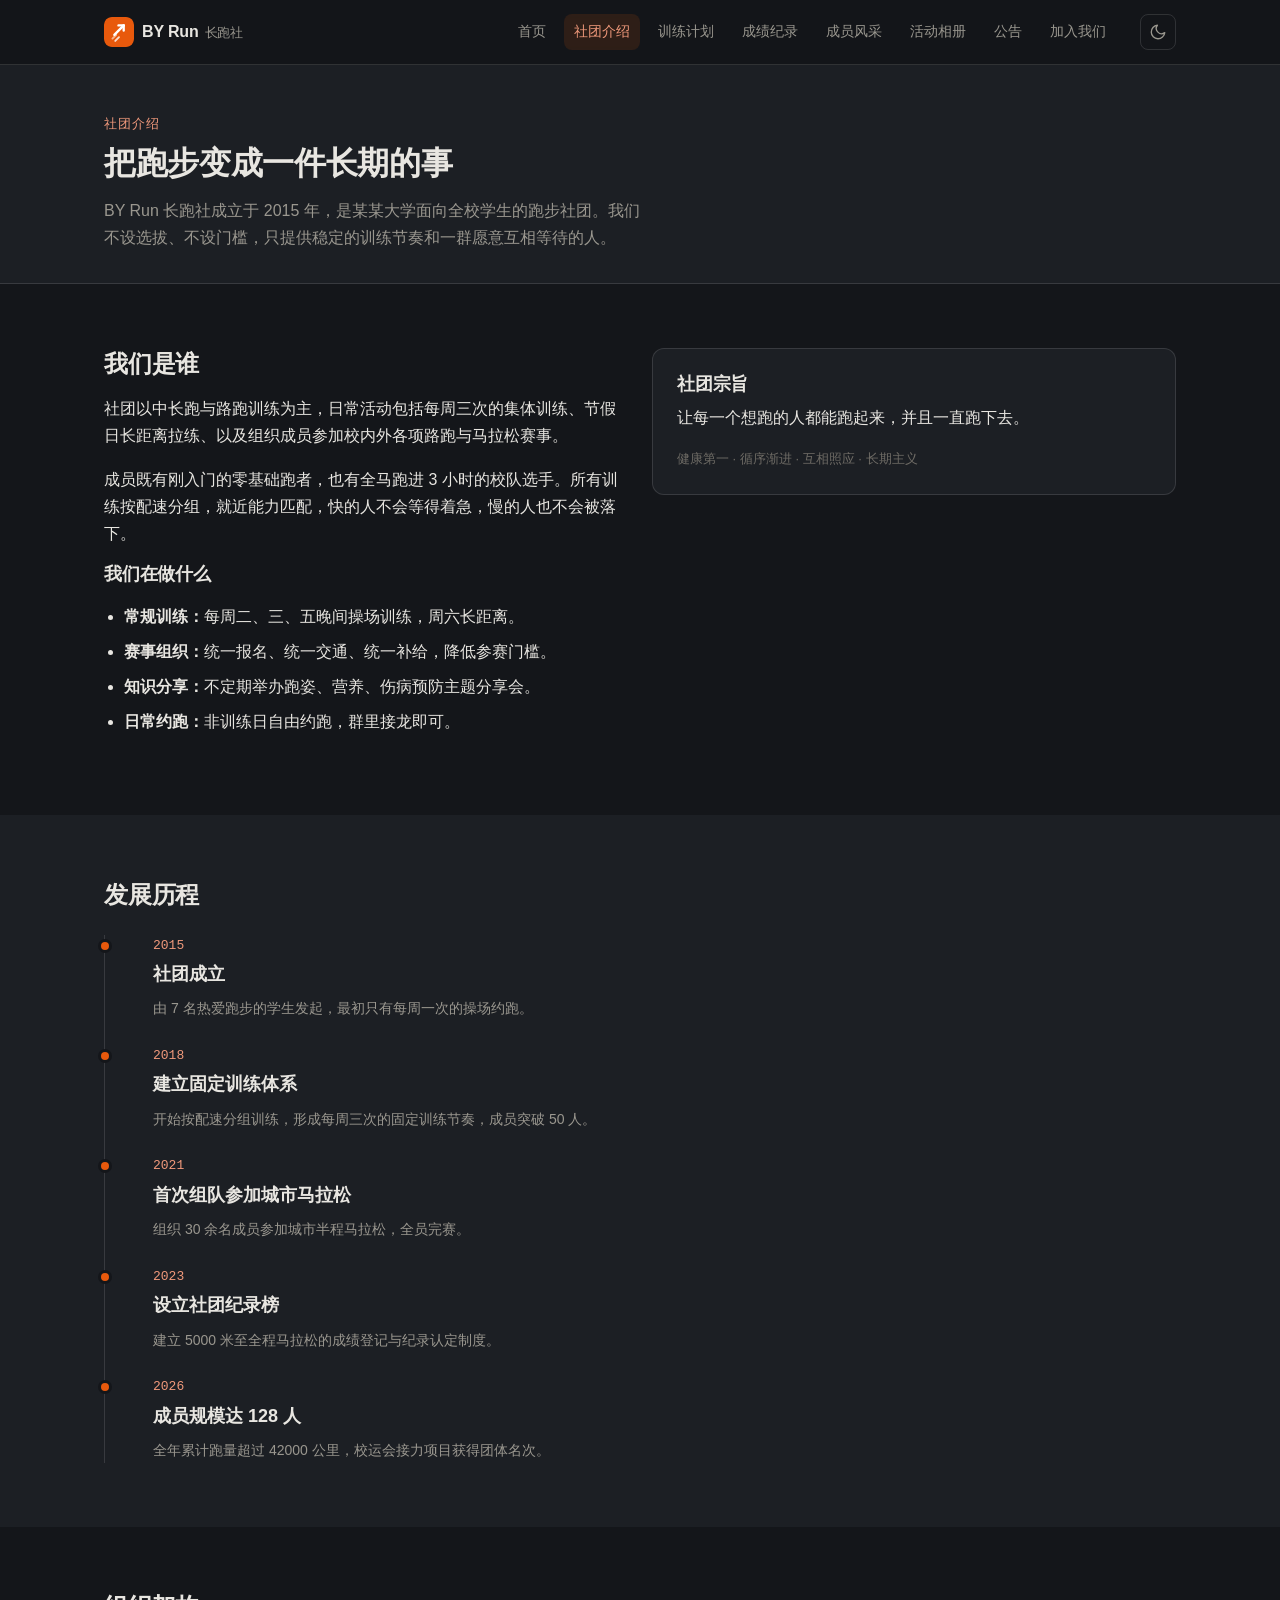
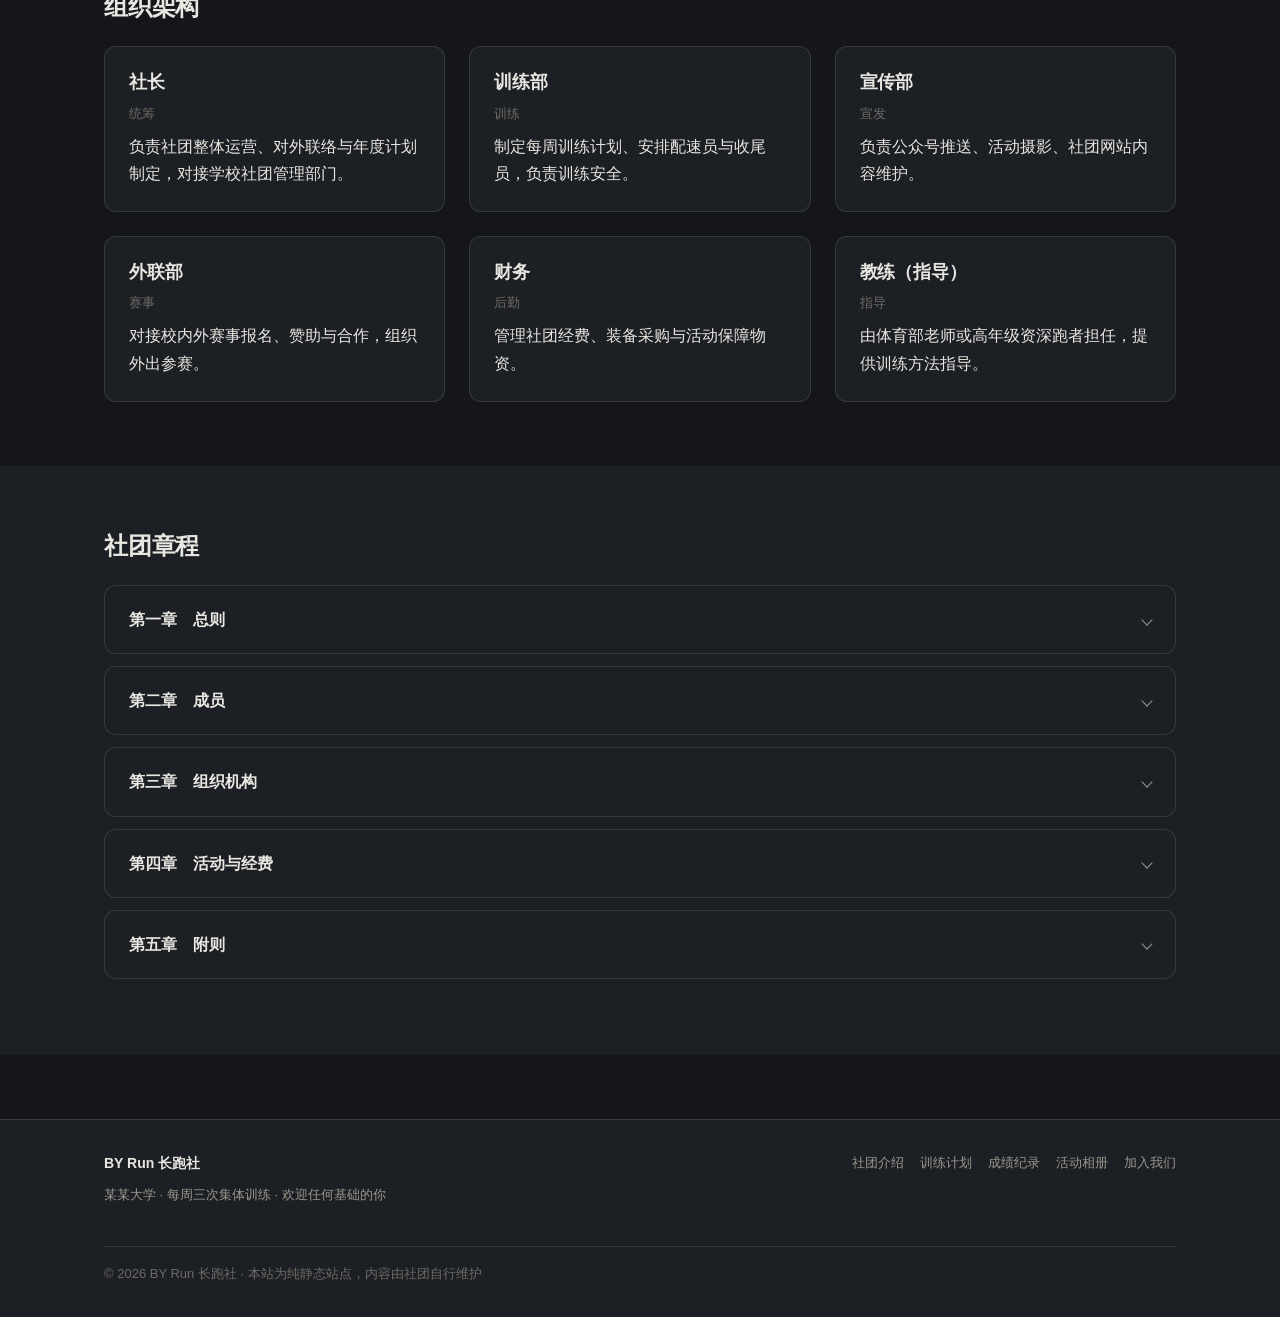
==== about.html @ dfab559b "Add files via upload" ====
<!DOCTYPE html>
<html lang="zh-CN" data-theme="dark">
<head>
<meta charset="utf-8">
<meta name="viewport" content="width=device-width, initial-scale=1">
<title>社团介绍 · BY Run 长跑社</title>
<meta name="description" content="BY Run 长跑社简介、发展历程、组织架构与社团章程。">
<meta name="theme-color" content="#14161A">
<script>(function(){try{var t=localStorage.getItem('byrun-theme');if(t==='light'||t==='dark'){document.documentElement.setAttribute('data-theme',t);}}catch(e){}document.documentElement.classList.add('js');window.addEventListener('load',function(){setTimeout(function(){if(document.querySelectorAll('.reveal.is-in').length===0){var e=document.querySelectorAll('.reveal');for(var i=0;i<e.length;i++){e[i].classList.add('is-in');}}},800);});})();</script>
<link rel="icon" href="assets/img/logo.svg">
<link rel="stylesheet" href="assets/css/tokens.css">
<link rel="stylesheet" href="assets/css/base.css">
<link rel="stylesheet" href="assets/css/components.css">
<link rel="stylesheet" href="assets/css/pages.css">
</head>
<body>
<a class="skip-link" href="#main">跳到主要内容</a>

<header class="site-header">
  <div class="wrap header-inner">
    <a class="brand" href="index.html">
      <img class="brand-mark" src="assets/img/logo.svg" alt="" width="30" height="30">
      <span class="brand-name">BY Run<small>长跑社</small></span>
    </a>
    <nav class="nav" id="site-nav" aria-label="主导航">
      <ul>
        <li><a href="index.html">首页</a></li>
        <li><a href="about.html">社团介绍</a></li>
        <li><a href="training.html">训练计划</a></li>
        <li><a href="records.html">成绩纪录</a></li>
        <li><a href="members.html">成员风采</a></li>
        <li><a href="gallery.html">活动相册</a></li>
        <li><a href="news.html">公告</a></li>
        <li><a href="join.html">加入我们</a></li>
      </ul>
    </nav>
    <div class="header-actions">
      <button class="icon-btn" id="theme-toggle" type="button" aria-label="切换主题">
        <svg class="i-moon" viewBox="0 0 24 24" fill="none" stroke="currentColor" stroke-width="1.8" stroke-linecap="round" stroke-linejoin="round" aria-hidden="true"><path d="M21 12.8A9 9 0 1 1 11.2 3a7 7 0 0 0 9.8 9.8z"/></svg>
        <svg class="i-sun" viewBox="0 0 24 24" fill="none" stroke="currentColor" stroke-width="1.8" stroke-linecap="round" stroke-linejoin="round" aria-hidden="true"><circle cx="12" cy="12" r="4"/><path d="M12 2v2M12 20v2M4.9 4.9l1.4 1.4M17.7 17.7l1.4 1.4M2 12h2M20 12h2M4.9 19.1l1.4-1.4M17.7 6.3l1.4-1.4"/></svg>
      </button>
      <button class="icon-btn nav-toggle" id="nav-toggle" type="button" aria-expanded="false" aria-controls="site-nav" aria-label="打开菜单">
        <svg viewBox="0 0 24 24" fill="none" stroke="currentColor" stroke-width="1.8" stroke-linecap="round" aria-hidden="true"><path d="M3 6h18M3 12h18M3 18h18"/></svg>
      </button>
    </div>
  </div>
</header>

<main id="main">

  <div class="page-head">
    <div class="wrap">
      <p class="kicker">社团介绍</p>
      <h1>把跑步变成一件长期的事</h1>
      <p class="lead">BY Run 长跑社成立于 2015 年，是某某大学面向全校学生的跑步社团。我们不设选拔、不设门槛，只提供稳定的训练节奏和一群愿意互相等待的人。</p>
    </div>
  </div>

  <section class="section">
    <div class="wrap">
      <div class="grid grid--2 reveal">
        <div>
          <h2>我们是谁</h2>
          <p>社团以中长跑与路跑训练为主，日常活动包括每周三次的集体训练、节假日长距离拉练、以及组织成员参加校内外各项路跑与马拉松赛事。</p>
          <p>成员既有刚入门的零基础跑者，也有全马跑进 3 小时的校队选手。所有训练按配速分组，就近能力匹配，快的人不会等得着急，慢的人也不会被落下。</p>
          <h3>我们在做什么</h3>
          <ul>
            <li><strong>常规训练：</strong>每周二、三、五晚间操场训练，周六长距离。</li>
            <li><strong>赛事组织：</strong>统一报名、统一交通、统一补给，降低参赛门槛。</li>
            <li><strong>知识分享：</strong>不定期举办跑姿、营养、伤病预防主题分享会。</li>
            <li><strong>日常约跑：</strong>非训练日自由约跑，群里接龙即可。</li>
          </ul>
        </div>
        <div>
          <div class="card">
            <h3>社团宗旨</h3>
            <p>让每一个想跑的人都能跑起来，并且一直跑下去。</p>
            <p class="card__meta" style="margin-bottom:0;">健康第一 · 循序渐进 · 互相照应 · 长期主义</p>
          </div>
        </div>
      </div>
    </div>
  </section>

  <section class="section section--alt">
    <div class="wrap">
      <div class="section-head"><h2>发展历程</h2></div>
      <ol class="timeline reveal">
        <li>
          <p class="tl-date">2015</p>
          <p class="tl-title">社团成立</p>
          <p class="tl-desc">由 7 名热爱跑步的学生发起，最初只有每周一次的操场约跑。</p>
        </li>
        <li>
          <p class="tl-date">2018</p>
          <p class="tl-title">建立固定训练体系</p>
          <p class="tl-desc">开始按配速分组训练，形成每周三次的固定训练节奏，成员突破 50 人。</p>
        </li>
        <li>
          <p class="tl-date">2021</p>
          <p class="tl-title">首次组队参加城市马拉松</p>
          <p class="tl-desc">组织 30 余名成员参加城市半程马拉松，全员完赛。</p>
        </li>
        <li>
          <p class="tl-date">2023</p>
          <p class="tl-title">设立社团纪录榜</p>
          <p class="tl-desc">建立 5000 米至全程马拉松的成绩登记与纪录认定制度。</p>
        </li>
        <li>
          <p class="tl-date">2026</p>
          <p class="tl-title">成员规模达 128 人</p>
          <p class="tl-desc">全年累计跑量超过 42000 公里，校运会接力项目获得团体名次。</p>
        </li>
      </ol>
    </div>
  </section>

  <section class="section">
    <div class="wrap">
      <div class="section-head"><h2>组织架构</h2></div>
      <div class="grid grid--3 reveal">
        <div class="card">
          <h3>社长</h3>
          <p class="card__meta">统筹</p>
          <p>负责社团整体运营、对外联络与年度计划制定，对接学校社团管理部门。</p>
        </div>
        <div class="card">
          <h3>训练部</h3>
          <p class="card__meta">训练</p>
          <p>制定每周训练计划、安排配速员与收尾员，负责训练安全。</p>
        </div>
        <div class="card">
          <h3>宣传部</h3>
          <p class="card__meta">宣发</p>
          <p>负责公众号推送、活动摄影、社团网站内容维护。</p>
        </div>
        <div class="card">
          <h3>外联部</h3>
          <p class="card__meta">赛事</p>
          <p>对接校内外赛事报名、赞助与合作，组织外出参赛。</p>
        </div>
        <div class="card">
          <h3>财务</h3>
          <p class="card__meta">后勤</p>
          <p>管理社团经费、装备采购与活动保障物资。</p>
        </div>
        <div class="card">
          <h3>教练（指导）</h3>
          <p class="card__meta">指导</p>
          <p>由体育部老师或高年级资深跑者担任，提供训练方法指导。</p>
        </div>
      </div>
    </div>
  </section>

  <section class="section section--alt">
    <div class="wrap">
      <div class="section-head"><h2>社团章程</h2></div>
      <div class="reveal">
        <details class="acc">
          <summary>第一章　总则</summary>
          <div class="acc-body">
            <p>第一条　本社团名称为「BY Run 长跑社」，隶属某某大学学生社团管理单位。</p>
            <p>第二条　本社团以推广长跑运动、提升学生身体素质、培养长期运动习惯为宗旨。</p>
            <p>第三条　本社团一切活动遵守学校规章制度及国家法律法规。</p>
          </div>
        </details>
        <details class="acc">
          <summary>第二章　成员</summary>
          <div class="acc-body">
            <p>第四条　凡本校在籍学生，承认本章程、自愿参加社团活动者，均可申请加入。</p>
            <p>第五条　成员享有参加社团活动、使用社团公共装备、参与社团事务讨论与表决的权利。</p>
            <p>第六条　成员应遵守训练纪律，如实告知自身健康状况，因个人身体原因导致的意外由本人负责。</p>
            <p>第七条　成员可随时申请退出，退出后仍可参加社团对外公开的约跑活动。</p>
          </div>
        </details>
        <details class="acc">
          <summary>第三章　组织机构</summary>
          <div class="acc-body">
            <p>第八条　社团设社长一名、副社长一名，下设训练部、宣传部、外联部与财务，各部门设负责人一名。</p>
            <p>第九条　负责人由成员大会选举产生，任期一年，可连任。</p>
            <p>第十条　重大事项须经成员大会讨论通过，出席人数超过在册成员半数方为有效。</p>
          </div>
        </details>
        <details class="acc">
          <summary>第四章　活动与经费</summary>
          <div class="acc-body">
            <p>第十一条　社团常规训练每周不少于两次，由训练部统一安排并提前公告。</p>
            <p>第十二条　外出参赛与拉练须提前报备，明确带队人与安全预案。</p>
            <p>第十三条　社团经费来源包括学校拨款、赞助及其他合法收入，由财务登记并定期公示。</p>
          </div>
        </details>
        <details class="acc">
          <summary>第五章　附则</summary>
          <div class="acc-body">
            <p>第十四条　本章程自成员大会通过之日起施行。</p>
            <p>第十五条　本章程解释权归社团负责人会议。</p>
          </div>
        </details>
      </div>
    </div>
  </section>

</main>

<footer class="site-footer">
  <div class="wrap footer-inner">
    <div>
      <p class="footer-brand">BY Run 长跑社</p>
      <p class="footer-note">某某大学 · 每周三次集体训练 · 欢迎任何基础的你</p>
    </div>
    <nav class="footer-nav" aria-label="页脚导航">
      <a href="about.html">社团介绍</a>
      <a href="training.html">训练计划</a>
      <a href="records.html">成绩纪录</a>
      <a href="gallery.html">活动相册</a>
      <a href="join.html">加入我们</a>
    </nav>
    <p class="footer-copy">© <span id="year">2026</span> BY Run 长跑社 · 本站为纯静态站点，内容由社团自行维护</p>
  </div>
</footer>

<script src="assets/js/common.js" defer></script>

</body>
</html>
---- assets/css/tokens.css ----
/* ============================================================
   BY Run 长跑社 — 设计变量（Design Tokens）
   风格：运动活力 · 橙红
   主题：暗色为默认，[data-theme="light"] 覆盖为亮色
   ------------------------------------------------------------
   修改配色只需改这一个文件，全站自动生效。
   ============================================================ */

:root {
  /* ---------- 品牌色 ---------- */
  --brand: #E8590C;          /* 品牌橙红：按钮、强调、图表主色 */
  --brand-soft: #F0997B;     /* 深底上的浅色文字用（保证对比度） */
  --brand-deep: #C2410C;     /* 亮底上的深色文字用 */
  --brand-wash: rgba(232, 89, 12, .12);  /* 极浅的品牌色底 */

  /* ---------- 中性色（暗色，默认） ---------- */
  --bg: #14161A;             /* 页面背景 */
  --surface: #1C1F24;        /* 卡片 / 次级面 */
  --surface-2: #23272E;      /* 更浅一层（悬停、表头） */
  --text: #E8E6E1;           /* 主文字 */
  --text-dim: #9A978F;       /* 次文字 */
  --text-faint: #6E6B65;     /* 辅助 / 提示 */
  --border: rgba(255, 255, 255, .12);
  --border-strong: rgba(255, 255, 255, .26);
  --overlay: rgba(8, 9, 11, .82);   /* 灯箱遮罩 */

  /* ---------- 语义色 ---------- */
  --ok: #5DCAA5;
  --warn: #EF9F27;
  --err: #F09595;

  /* ---------- 字体 ---------- */
  --font: -apple-system, BlinkMacSystemFont, "Segoe UI", "Microsoft YaHei",
          "PingFang SC", "Hiragino Sans GB", "Noto Sans SC", sans-serif;
  --font-num: ui-monospace, "SFMono-Regular", Consolas, "Liberation Mono", monospace;

  --fs-h1: 32px;   /* 页面主标题 */
  --fs-h2: 24px;   /* 区块标题 */
  --fs-h3: 18px;   /* 卡片标题 */
  --fs-body: 16px;
  --fs-sm: 14px;
  --fs-xs: 13px;

  --lh-tight: 1.3;
  --lh-body: 1.7;

  /* ---------- 间距（8px 基准栅格） ---------- */
  --s1: 4px;
  --s2: 8px;
  --s3: 12px;
  --s4: 16px;
  --s5: 24px;
  --s6: 32px;
  --s7: 48px;
  --s8: 64px;

  /* ---------- 形状 ---------- */
  --r-sm: 8px;
  --r-md: 12px;
  --r-lg: 16px;
  --r-pill: 999px;

  /* ---------- 布局 ---------- */
  --container: 1120px;
  --header-h: 64px;

  /* ---------- 动效 ---------- */
  --t-fast: 150ms;
  --t-base: 220ms;
  --ease: cubic-bezier(.2, .6, .3, 1);
}

/* ---------- 亮色主题 ---------- */
[data-theme="light"] {
  --brand: #E8590C;
  --brand-soft: #C2410C;
  --brand-deep: #9A3412;
  --brand-wash: rgba(232, 89, 12, .10);

  --bg: #FFFFFF;
  --surface: #F6F5F3;
  --surface-2: #EFEEEB;
  --text: #1F1E1C;
  --text-dim: #6B6862;
  --text-faint: #8C8880;
  --border: rgba(0, 0, 0, .12);
  --border-strong: rgba(0, 0, 0, .26);
  --overlay: rgba(30, 28, 26, .78);

  --ok: #1D9E75;
  --warn: #BA7517;
  --err: #A32D2D;
}

/* 跟随系统偏好：用户未手动选择时，亮色系统默认走亮色主题 */
@media (prefers-color-scheme: light) {
  :root:not([data-theme]) {
    --brand-soft: #C2410C;
    --brand-deep: #9A3412;
    --brand-wash: rgba(232, 89, 12, .10);
    --bg: #FFFFFF;
    --surface: #F6F5F3;
    --surface-2: #EFEEEB;
    --text: #1F1E1C;
    --text-dim: #6B6862;
    --text-faint: #8C8880;
    --border: rgba(0, 0, 0, .12);
    --border-strong: rgba(0, 0, 0, .26);
    --overlay: rgba(30, 28, 26, .78);
    --ok: #1D9E75;
    --warn: #BA7517;
    --err: #A32D2D;
  }
}
---- assets/css/base.css ----
/* ============================================================
   BY Run 长跑社 — 基础层
   重置、排版、布局容器、主题过渡、无障碍
   ============================================================ */

*,
*::before,
*::after { box-sizing: border-box; }

html { -webkit-text-size-adjust: 100%; scroll-behavior: smooth; }

body {
  margin: 0;
  font-family: var(--font);
  font-size: var(--fs-body);
  line-height: var(--lh-body);
  color: var(--text);
  background: var(--bg);
  -webkit-font-smoothing: antialiased;
}

/* 主题切换过渡：仅颜色相关属性，避免布局抖动 */
body, header, footer, .card, .btn, .tag, table, th, td, .panel {
  transition: background-color var(--t-base) var(--ease),
              border-color var(--t-base) var(--ease),
              color var(--t-base) var(--ease);
}

img { max-width: 100%; display: block; }
a { color: var(--brand-soft); text-decoration: none; }
a:hover { text-decoration: underline; }

h1, h2, h3, h4 {
  margin: 0 0 var(--s4);
  line-height: var(--lh-tight);
  font-weight: 600;
  letter-spacing: -.01em;
}
h1 { font-size: var(--fs-h1); }
h2 { font-size: var(--fs-h2); }
h3 { font-size: var(--fs-h3); }
p  { margin: 0 0 var(--s4); }

ul, ol { margin: 0 0 var(--s4); padding-left: 1.25em; }
li { margin-bottom: var(--s2); }

hr {
  border: 0;
  border-top: 1px solid var(--border);
  margin: var(--s7) 0;
}

/* ---------- 布局 ---------- */
.wrap {
  width: 100%;
  max-width: var(--container);
  margin: 0 auto;
  padding: 0 var(--s5);
}

main { display: block; min-height: 50vh; }

.section { padding: var(--s8) 0; }
.section--tight { padding: var(--s7) 0; }
.section--alt { background: var(--surface); }

.section-head {
  display: flex;
  align-items: baseline;
  justify-content: space-between;
  gap: var(--s4);
  margin-bottom: var(--s5);
  flex-wrap: wrap;
}
.section-head h2 { margin: 0; }
.section-head .more {
  font-size: var(--fs-sm);
  color: var(--text-dim);
}

/* 页头（内页统一） */
.page-head {
  padding: var(--s7) 0 var(--s6);
  border-bottom: 1px solid var(--border);
  background: var(--surface);
}
.page-head .kicker {
  font-size: var(--fs-xs);
  color: var(--brand-soft);
  letter-spacing: .08em;
  margin: 0 0 var(--s2);
}
.page-head h1 { margin-bottom: var(--s3); }
.page-head .lead {
  color: var(--text-dim);
  max-width: 62ch;
  margin: 0;
}

/* ---------- 网格 ---------- */
.grid { display: grid; gap: var(--s5); }
.grid--2 { grid-template-columns: repeat(2, minmax(0, 1fr)); }
.grid--3 { grid-template-columns: repeat(3, minmax(0, 1fr)); }
.grid--4 { grid-template-columns: repeat(4, minmax(0, 1fr)); }

/* ---------- 滚动渐入 ----------
   仅在脚本可用（<html class="js">）时才隐藏待入场元素，
   脚本不可用时内容直接可见，避免白屏。 */
.js .reveal { opacity: 0; transform: translateY(12px); }
.js .reveal.is-in {
  opacity: 1;
  transform: none;
  transition: opacity 400ms var(--ease), transform 400ms var(--ease);
}

/* ---------- 无障碍 ---------- */
.sr-only {
  position: absolute;
  width: 1px; height: 1px;
  padding: 0; margin: -1px;
  overflow: hidden;
  clip: rect(0 0 0 0);
  white-space: nowrap;
  border: 0;
}

:focus-visible {
  outline: 2px solid var(--brand);
  outline-offset: 2px;
  border-radius: var(--r-sm);
}

.skip-link {
  position: absolute;
  left: var(--s4);
  top: -80px;
  z-index: 100;
  background: var(--brand);
  color: #fff;
  padding: var(--s2) var(--s4);
  border-radius: var(--r-sm);
  transition: top var(--t-fast) var(--ease);
}
.skip-link:focus { top: var(--s4); }

@media (prefers-reduced-motion: reduce) {
  html { scroll-behavior: auto; }
  .js .reveal { opacity: 1; transform: none; }
  *, *::before, *::after {
    animation-duration: .001ms !important;
    transition-duration: .001ms !important;
  }
}

/* ---------- 响应式：容器与网格降列 ---------- */
@media (max-width: 1024px) {
  .grid--4 { grid-template-columns: repeat(2, minmax(0, 1fr)); }
  .grid--3 { grid-template-columns: repeat(2, minmax(0, 1fr)); }
}
@media (max-width: 640px) {
  :root { --fs-h1: 26px; --fs-h2: 21px; --fs-h3: 17px; --s8: 40px; --s7: 32px; }
  .wrap { padding: 0 var(--s4); }
  .grid--2, .grid--3, .grid--4 { grid-template-columns: minmax(0, 1fr); }
  .section { padding: var(--s7) 0; }
}

@media print {
  .site-header, .site-footer, .btn, .lightbox { display: none !important; }
  body { background: #fff; color: #000; }
}
---- assets/css/components.css ----
/* ============================================================
   BY Run 长跑社 — 组件层
   导航、按钮、卡片、标签、表格、时间线、统计块、
   折叠面板、相册网格、灯箱、页脚、空状态
   ============================================================ */

/* ============ 顶部导航 ============ */
.site-header {
  position: sticky;
  top: 0;
  z-index: 50;
  background: color-mix(in srgb, var(--bg) 88%, transparent);
  backdrop-filter: saturate(150%) blur(10px);
  border-bottom: 1px solid var(--border);
}
.header-inner {
  display: flex;
  align-items: center;
  gap: var(--s5);
  min-height: var(--header-h);
}

.brand {
  display: inline-flex;
  align-items: center;
  gap: var(--s2);
  color: var(--text);
  font-weight: 600;
  letter-spacing: -.01em;
  flex: none;
}
.brand:hover { text-decoration: none; }
.brand-mark { width: 30px; height: 30px; border-radius: var(--r-sm); flex: none; }
.brand-name { display: inline-flex; align-items: baseline; gap: 6px; }
.brand-name small {
  font-size: var(--fs-xs);
  font-weight: 400;
  color: var(--text-dim);
}

.nav { margin-left: auto; }
.nav ul {
  display: flex;
  align-items: center;
  gap: var(--s2);
  list-style: none;
  margin: 0;
  padding: 0;
}
.nav li { margin: 0; }
.nav a {
  display: block;
  padding: 6px 10px;
  border-radius: var(--r-sm);
  font-size: var(--fs-sm);
  color: var(--text-dim);
  white-space: nowrap;
}
.nav a:hover {
  text-decoration: none;
  color: var(--text);
  background: var(--surface);
}
.nav a[aria-current="page"] {
  color: var(--brand-soft);
  background: var(--brand-wash);
}

.header-actions {
  display: flex;
  align-items: center;
  gap: var(--s2);
  flex: none;
}

.icon-btn {
  display: inline-flex;
  align-items: center;
  justify-content: center;
  width: 36px;
  height: 36px;
  padding: 0;
  border: 1px solid var(--border);
  border-radius: var(--r-sm);
  background: transparent;
  color: var(--text-dim);
  cursor: pointer;
  transition: color var(--t-fast) var(--ease), border-color var(--t-fast) var(--ease);
}
.icon-btn:hover { color: var(--text); border-color: var(--border-strong); }
.icon-btn svg { width: 18px; height: 18px; }

/* 主题图标：暗色下显示太阳，亮色下显示月亮 */
.icon-btn .i-sun { display: none; }
[data-theme="light"] .icon-btn .i-sun { display: block; }
[data-theme="light"] .icon-btn .i-moon { display: none; }

.nav-toggle { display: none; }

@media (max-width: 900px) {
  .nav-toggle { display: inline-flex; }
  .nav {
    position: absolute;
    left: 0;
    right: 0;
    top: 100%;
    margin: 0;
    background: var(--bg);
    border-bottom: 1px solid var(--border);
    padding: var(--s3) var(--s4) var(--s5);
    display: none;
  }
  .nav.is-open { display: block; }
  .nav ul { flex-direction: column; align-items: stretch; gap: 2px; }
  .nav a { padding: 10px 12px; font-size: var(--fs-body); }
  .header-inner { justify-content: space-between; }
}

/* ============ 按钮 ============ */
.btn {
  display: inline-flex;
  align-items: center;
  justify-content: center;
  gap: 6px;
  padding: 10px 18px;
  border-radius: var(--r-sm);
  border: 1px solid transparent;
  font-size: var(--fs-sm);
  font-family: inherit;
  font-weight: 500;
  line-height: 1.4;
  cursor: pointer;
  text-align: center;
  transition: background-color var(--t-fast) var(--ease),
              border-color var(--t-fast) var(--ease),
              color var(--t-fast) var(--ease);
}
.btn:hover { text-decoration: none; }
.btn--primary { background: var(--brand); color: #fff; }
.btn--primary:hover { background: var(--brand-deep); color: #fff; }
.btn--ghost { border-color: var(--border-strong); color: var(--text); }
.btn--ghost:hover { background: var(--surface); }
.btn--sm { padding: 6px 12px; font-size: var(--fs-xs); }
.btn-row { display: flex; flex-wrap: wrap; gap: var(--s3); }

/* ============ 卡片 ============ */
.card {
  background: var(--surface);
  border: 1px solid var(--border);
  border-radius: var(--r-md);
  padding: var(--s5);
}
.card--flush { padding: 0; overflow: hidden; }
.card h3 { margin-bottom: var(--s2); }
.card p:last-child { margin-bottom: 0; }
.card__meta {
  font-size: var(--fs-xs);
  color: var(--text-faint);
  margin: 0 0 var(--s2);
}
.card--link { display: block; color: inherit; }
.card--link:hover {
  text-decoration: none;
  border-color: var(--border-strong);
  transform: translateY(-2px);
  transition: transform var(--t-base) var(--ease), border-color var(--t-base) var(--ease);
}

/* ============ 标签 ============ */
.tag {
  display: inline-block;
  padding: 2px 10px;
  border-radius: var(--r-pill);
  background: var(--brand-wash);
  color: var(--brand-soft);
  font-size: var(--fs-xs);
  line-height: 1.6;
  white-space: nowrap;
}
.tag--muted {
  background: var(--surface-2);
  color: var(--text-dim);
}
.tag-row { display: flex; flex-wrap: wrap; gap: 6px; }

/* ============ 统计块 ============ */
.stat {
  background: var(--surface);
  border-radius: var(--r-md);
  padding: var(--s4) var(--s5);
}
.stat-label {
  margin: 0 0 var(--s2);
  font-size: var(--fs-sm);
  color: var(--text-dim);
}
.stat-value {
  margin: 0;
  font-size: 26px;
  font-weight: 600;
  font-family: var(--font-num);
  letter-spacing: -.02em;
}
.stat-value span { font-size: var(--fs-sm); font-weight: 400; color: var(--text-dim); font-family: var(--font); margin-left: 4px; }

/* ============ 表格 ============ */
.table-wrap {
  overflow-x: auto;
  border: 1px solid var(--border);
  border-radius: var(--r-md);
  background: var(--surface);
  -webkit-overflow-scrolling: touch;
}
.table {
  width: 100%;
  border-collapse: collapse;
  font-size: var(--fs-sm);
  min-width: 560px;
}
.table caption {
  caption-side: top;
  text-align: left;
  padding: var(--s4) var(--s5) var(--s2);
  color: var(--text-dim);
  font-size: var(--fs-xs);
}
.table th, .table td {
  padding: 11px var(--s5);
  text-align: left;
  border-bottom: 1px solid var(--border);
  white-space: nowrap;
}
.table thead th {
  background: var(--surface-2);
  color: var(--text-dim);
  font-weight: 500;
  font-size: var(--fs-xs);
  letter-spacing: .02em;
}
.table tbody tr:last-child td { border-bottom: 0; }
.table tbody tr:hover td { background: var(--surface-2); }
.table .num {
  font-family: var(--font-num);
  font-variant-numeric: tabular-nums;
}
.table .rank {
  width: 56px;
  color: var(--text-faint);
  font-family: var(--font-num);
}
.table td.wrap-cell { white-space: normal; min-width: 180px; }

/* ============ 时间线 ============ */
.timeline {
  list-style: none;
  margin: 0;
  padding: 0 0 0 var(--s5);
  border-left: 1px solid var(--border);
}
.timeline li {
  position: relative;
  padding: 0 0 var(--s5) var(--s5);
  margin: 0;
}
.timeline li:last-child { padding-bottom: 0; }
.timeline li::before {
  content: "";
  position: absolute;
  left: calc(var(--s5) * -1 - 4px);
  top: 7px;
  width: 8px;
  height: 8px;
  border-radius: 50%;
  background: var(--brand);
  box-shadow: 0 0 0 3px var(--bg);
}
.timeline .tl-date {
  margin: 0 0 2px;
  font-size: var(--fs-xs);
  color: var(--brand-soft);
  font-family: var(--font-num);
}
.timeline .tl-title {
  margin: 0 0 var(--s2);
  font-size: var(--fs-h3);
  font-weight: 600;
}
.timeline .tl-desc { margin: 0; color: var(--text-dim); font-size: var(--fs-sm); }

/* ============ 折叠面板 ============ */
.acc {
  border: 1px solid var(--border);
  border-radius: var(--r-md);
  background: var(--surface);
  padding: var(--s2) var(--s5);
  margin-bottom: var(--s3);
}
.acc > summary {
  cursor: pointer;
  padding: var(--s3) 0;
  font-weight: 600;
  list-style: none;
  display: flex;
  align-items: center;
  justify-content: space-between;
  gap: var(--s4);
}
.acc > summary::-webkit-details-marker { display: none; }
.acc > summary::after {
  content: "";
  width: 8px; height: 8px;
  border-right: 1.5px solid var(--text-dim);
  border-bottom: 1.5px solid var(--text-dim);
  transform: rotate(45deg);
  transition: transform var(--t-base) var(--ease);
  flex: none;
}
.acc[open] > summary::after { transform: rotate(-135deg); }
.acc-body { padding: 0 0 var(--s4); color: var(--text-dim); font-size: var(--fs-sm); }
.acc-body > :last-child { margin-bottom: 0; }
.acc-body ol, .acc-body ul { padding-left: 1.25em; }

/* ============ 相册 ============ */
.gallery-grid {
  display: grid;
  grid-template-columns: repeat(auto-fill, minmax(220px, 1fr));
  gap: var(--s3);
}
.photo {
  position: relative;
  display: block;
  width: 100%;
  padding: 0;
  border: 1px solid var(--border);
  border-radius: var(--r-md);
  overflow: hidden;
  background: var(--surface-2);
  cursor: zoom-in;
  aspect-ratio: 4 / 3;
}
.photo img {
  width: 100%;
  height: 100%;
  object-fit: cover;
  transition: transform var(--t-base) var(--ease);
}
.photo:hover img { transform: scale(1.04); }
.photo__cap {
  position: absolute;
  left: 0; right: 0; bottom: 0;
  padding: 20px 12px 10px;
  font-size: var(--fs-xs);
  color: #fff;
  text-align: left;
  background: linear-gradient(to top, rgba(0,0,0,.72), rgba(0,0,0,0));
}

/* ============ 灯箱 ============ */
.lightbox {
  position: fixed;
  inset: 0;
  z-index: 200;
  display: flex;
  align-items: center;
  justify-content: center;
  background: var(--overlay);
  padding: var(--s5);
}
.lightbox[hidden] { display: none; }
.lightbox figure {
  margin: 0;
  max-width: min(1000px, 92vw);
  text-align: center;
}
.lightbox img {
  max-height: 76vh;
  width: auto;
  margin: 0 auto;
  border-radius: var(--r-md);
}
.lightbox figcaption {
  margin-top: var(--s3);
  color: #F2F1EE;
  font-size: var(--fs-sm);
}
.lightbox button {
  position: absolute;
  display: inline-flex;
  align-items: center;
  justify-content: center;
  width: 44px; height: 44px;
  border-radius: 50%;
  border: 1px solid rgba(255,255,255,.28);
  background: rgba(0,0,0,.35);
  color: #fff;
  font-size: 22px;
  line-height: 1;
  cursor: pointer;
}
.lightbox-close { top: 20px; right: 20px; }
.lightbox-prev { left: 20px; top: 50%; transform: translateY(-50%); }
.lightbox-next { right: 20px; top: 50%; transform: translateY(-50%); }
.lightbox button:hover { background: rgba(0,0,0,.6); }
.lightbox-counter {
  position: absolute;
  bottom: 22px;
  left: 50%;
  transform: translateX(-50%);
  color: rgba(255,255,255,.72);
  font-size: var(--fs-xs);
  font-family: var(--font-num);
}
@media (max-width: 640px) {
  .lightbox { padding: var(--s4); }
  .lightbox-prev { left: 8px; }
  .lightbox-next { right: 8px; }
}

/* ============ 页脚 ============ */
.site-footer {
  margin-top: var(--s8);
  border-top: 1px solid var(--border);
  background: var(--surface);
  padding: var(--s6) 0;
  font-size: var(--fs-sm);
}
.footer-inner {
  display: flex;
  flex-wrap: wrap;
  align-items: flex-start;
  justify-content: space-between;
  gap: var(--s5);
}
.footer-brand { margin: 0 0 var(--s2); font-weight: 600; color: var(--text); }
.footer-note { margin: 0; color: var(--text-dim); font-size: var(--fs-xs); }
.footer-nav { display: flex; flex-wrap: wrap; gap: var(--s4); }
.footer-nav a { color: var(--text-dim); font-size: var(--fs-xs); }
.footer-copy {
  width: 100%;
  margin: var(--s4) 0 0;
  padding-top: var(--s4);
  border-top: 1px solid var(--border);
  color: var(--text-faint);
  font-size: var(--fs-xs);
}

/* ============ 空状态 ============ */
.empty {
  border: 1px dashed var(--border-strong);
  border-radius: var(--r-md);
  padding: var(--s7) var(--s5);
  text-align: center;
  color: var(--text-dim);
  font-size: var(--fs-sm);
}
.empty p { margin: 0; }

/* ============ 列表条目 ============ */
.list { list-style: none; margin: 0; padding: 0; }
.list li { margin: 0; }
.list-item {
  display: flex;
  gap: var(--s4);
  padding: var(--s4) 0;
  border-top: 1px solid var(--border);
}
.list-item:first-child { border-top: 0; }
.list-item__date {
  flex: none;
  width: 92px;
  color: var(--text-faint);
  font-size: var(--fs-xs);
  font-family: var(--font-num);
  padding-top: 2px;
}
.list-item__main { min-width: 0; }
.list-item__title { margin: 0 0 4px; font-size: var(--fs-h3); font-weight: 600; }
.list-item__desc { margin: 0; color: var(--text-dim); font-size: var(--fs-sm); }
@media (max-width: 640px) {
  .list-item { flex-direction: column; gap: 2px; }
  .list-item__date { width: auto; }
}
---- assets/css/pages.css ----
/* ============================================================
   BY Run 长跑社 — 页面版式层
   首页 Hero、报名页、成绩页、成员页等的专属布局
   ============================================================ */

/* ============ 首页 Hero ============ */
.hero {
  position: relative;
  overflow: hidden;
  border-bottom: 1px solid var(--border);
  background: var(--surface);
}
.hero::after {           /* 起跑线斜纹装饰 */
  content: "";
  position: absolute;
  top: 0; right: -60px; bottom: 0;
  width: 320px;
  background-image: repeating-linear-gradient(
    115deg,
    var(--brand-wash) 0 10px,
    transparent 10px 26px
  );
  opacity: .9;
  pointer-events: none;
}
.hero-inner {
  position: relative;
  z-index: 1;
  padding: var(--s8) 0;
  max-width: 44rem;
}
.hero .kicker {
  margin: 0 0 var(--s3);
  font-size: var(--fs-xs);
  letter-spacing: .1em;
  color: var(--brand-soft);
}
.hero h1 {
  font-size: clamp(28px, 5vw, 46px);
  line-height: 1.15;
  margin-bottom: var(--s4);
  letter-spacing: -.02em;
}
.hero .lead {
  font-size: var(--fs-h3);
  color: var(--text-dim);
  margin-bottom: var(--s5);
  max-width: 34rem;
}
.hero-facts {
  display: flex;
  flex-wrap: wrap;
  gap: var(--s3) var(--s6);
  margin-top: var(--s6);
  padding-top: var(--s5);
  border-top: 1px solid var(--border);
  font-size: var(--fs-sm);
  color: var(--text-dim);
}
.hero-facts strong { color: var(--text); font-weight: 600; }

/* ============ 里程刻度装饰条 ============ */
.ticker {
  border-bottom: 1px solid var(--border);
  background: var(--bg);
}
.ticker-inner {
  display: flex;
  align-items: center;
  gap: var(--s5);
  padding: var(--s3) 0;
  font-family: var(--font-num);
  font-size: var(--fs-xs);
  color: var(--text-faint);
  overflow-x: auto;
  white-space: nowrap;
}
.ticker-inner span::before {
  content: "";
  display: inline-block;
  width: 1px;
  height: 10px;
  background: var(--border-strong);
  margin-right: 10px;
  vertical-align: middle;
}

/* ============ 报名页 ============ */
.join-layout {
  display: grid;
  grid-template-columns: minmax(0, 1.4fr) minmax(0, 1fr);
  gap: var(--s6);
  align-items: start;
}
@media (max-width: 900px) {
  .join-layout { grid-template-columns: minmax(0, 1fr); }
}
.qr-card {
  background: var(--surface);
  border: 1px solid var(--border);
  border-radius: var(--r-md);
  padding: var(--s5);
  text-align: center;
}
.qr-card img {
  width: 200px;
  height: 200px;
  margin: 0 auto var(--s4);
  border-radius: var(--r-sm);
  background: #fff;
}
.contact-list {
  list-style: none;
  margin: 0;
  padding: 0;
  font-size: var(--fs-sm);
}
.contact-list li {
  display: flex;
  gap: var(--s3);
  padding: 9px 0;
  border-top: 1px solid var(--border);
  margin: 0;
}
.contact-list li:first-child { border-top: 0; }
.contact-list dt, .contact-list .k {
  flex: none;
  width: 76px;
  color: var(--text-dim);
}

/* ============ 成员卡片 ============ */
.member {
  display: flex;
  gap: var(--s4);
  background: var(--surface);
  border: 1px solid var(--border);
  border-radius: var(--r-md);
  padding: var(--s5);
}
.member__avatar {
  flex: none;
  width: 56px;
  height: 56px;
  border-radius: var(--r-pill);
  background: var(--brand-wash);
  color: var(--brand-soft);
  display: flex;
  align-items: center;
  justify-content: center;
  font-size: var(--fs-h3);
  font-weight: 600;
  overflow: hidden;
}
.member__avatar img { width: 100%; height: 100%; object-fit: cover; }
.member__name { margin: 0 0 2px; font-size: var(--fs-h3); font-weight: 600; }
.member__role { margin: 0 0 var(--s2); font-size: var(--fs-xs); color: var(--brand-soft); }
.member__bio { margin: 0; font-size: var(--fs-sm); color: var(--text-dim); }

.name-grid {
  display: grid;
  grid-template-columns: repeat(auto-fill, minmax(150px, 1fr));
  gap: var(--s2) var(--s3);
  list-style: none;
  margin: 0;
  padding: 0;
  font-size: var(--fs-sm);
}
.name-grid li {
  display: flex;
  align-items: baseline;
  gap: 8px;
  padding: 7px 0;
  border-bottom: 1px solid var(--border);
  margin: 0;
}
.name-grid .n { color: var(--text); }
.name-grid .y { color: var(--text-faint); font-size: var(--fs-xs); font-family: var(--font-num); margin-left: auto; }

/* ============ 训练页 ============ */
.week-plan {
  display: grid;
  grid-template-columns: repeat(7, minmax(0, 1fr));
  gap: var(--s2);
}
.day {
  background: var(--surface);
  border: 1px solid var(--border);
  border-radius: var(--r-md);
  padding: var(--s4) var(--s3);
  min-height: 132px;
}
.day.is-rest { background: transparent; border-style: dashed; }
.day__name {
  margin: 0 0 var(--s3);
  font-size: var(--fs-xs);
  color: var(--text-dim);
  letter-spacing: .04em;
}
.day__time {
  margin: 0 0 2px;
  font-size: var(--fs-xs);
  color: var(--brand-soft);
  font-family: var(--font-num);
}
.day__place {
  margin: 0 0 var(--s2);
  font-size: var(--fs-xs);
  color: var(--text-faint);
}
.day__what { margin: 0; font-size: var(--fs-sm); line-height: 1.55; }
@media (max-width: 1024px) {
  .week-plan { grid-template-columns: repeat(4, minmax(0, 1fr)); }
}
@media (max-width: 640px) {
  .week-plan { grid-template-columns: repeat(2, minmax(0, 1fr)); }
  .day { min-height: auto; }
}

.route {
  display: grid;
  grid-template-columns: 88px minmax(0, 1fr);
  gap: var(--s4);
  padding: var(--s4) 0;
  border-top: 1px solid var(--border);
}
.route:first-of-type { border-top: 0; }
.route__dist {
  font-family: var(--font-num);
  font-size: var(--fs-h3);
  font-weight: 600;
  color: var(--brand-soft);
}
.route__name { margin: 0 0 2px; font-weight: 600; }
.route__desc { margin: 0; color: var(--text-dim); font-size: var(--fs-sm); }

/* ============ 404 ============ */
.nf {
  text-align: center;
  padding: var(--s8) 0;
}
.nf__code {
  font-family: var(--font-num);
  font-size: 72px;
  line-height: 1;
  color: var(--brand);
  margin: 0 0 var(--s4);
}
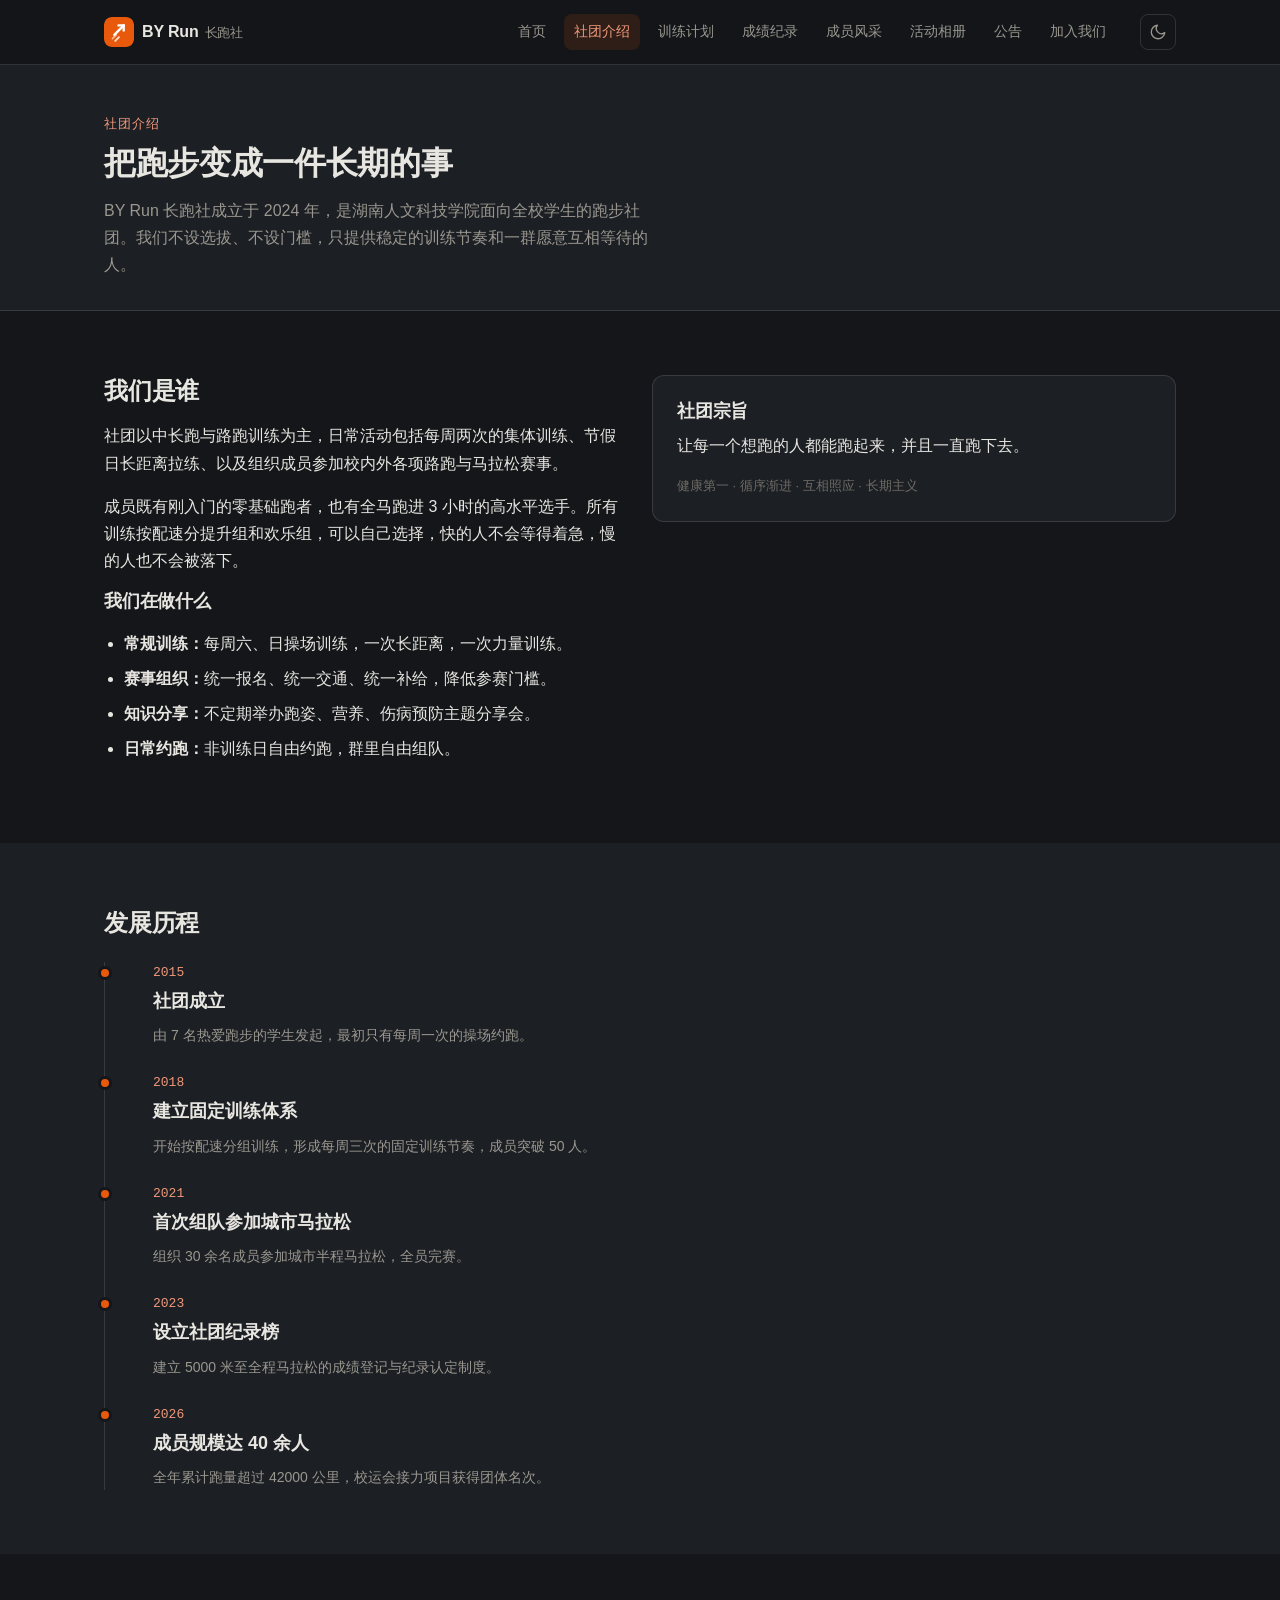
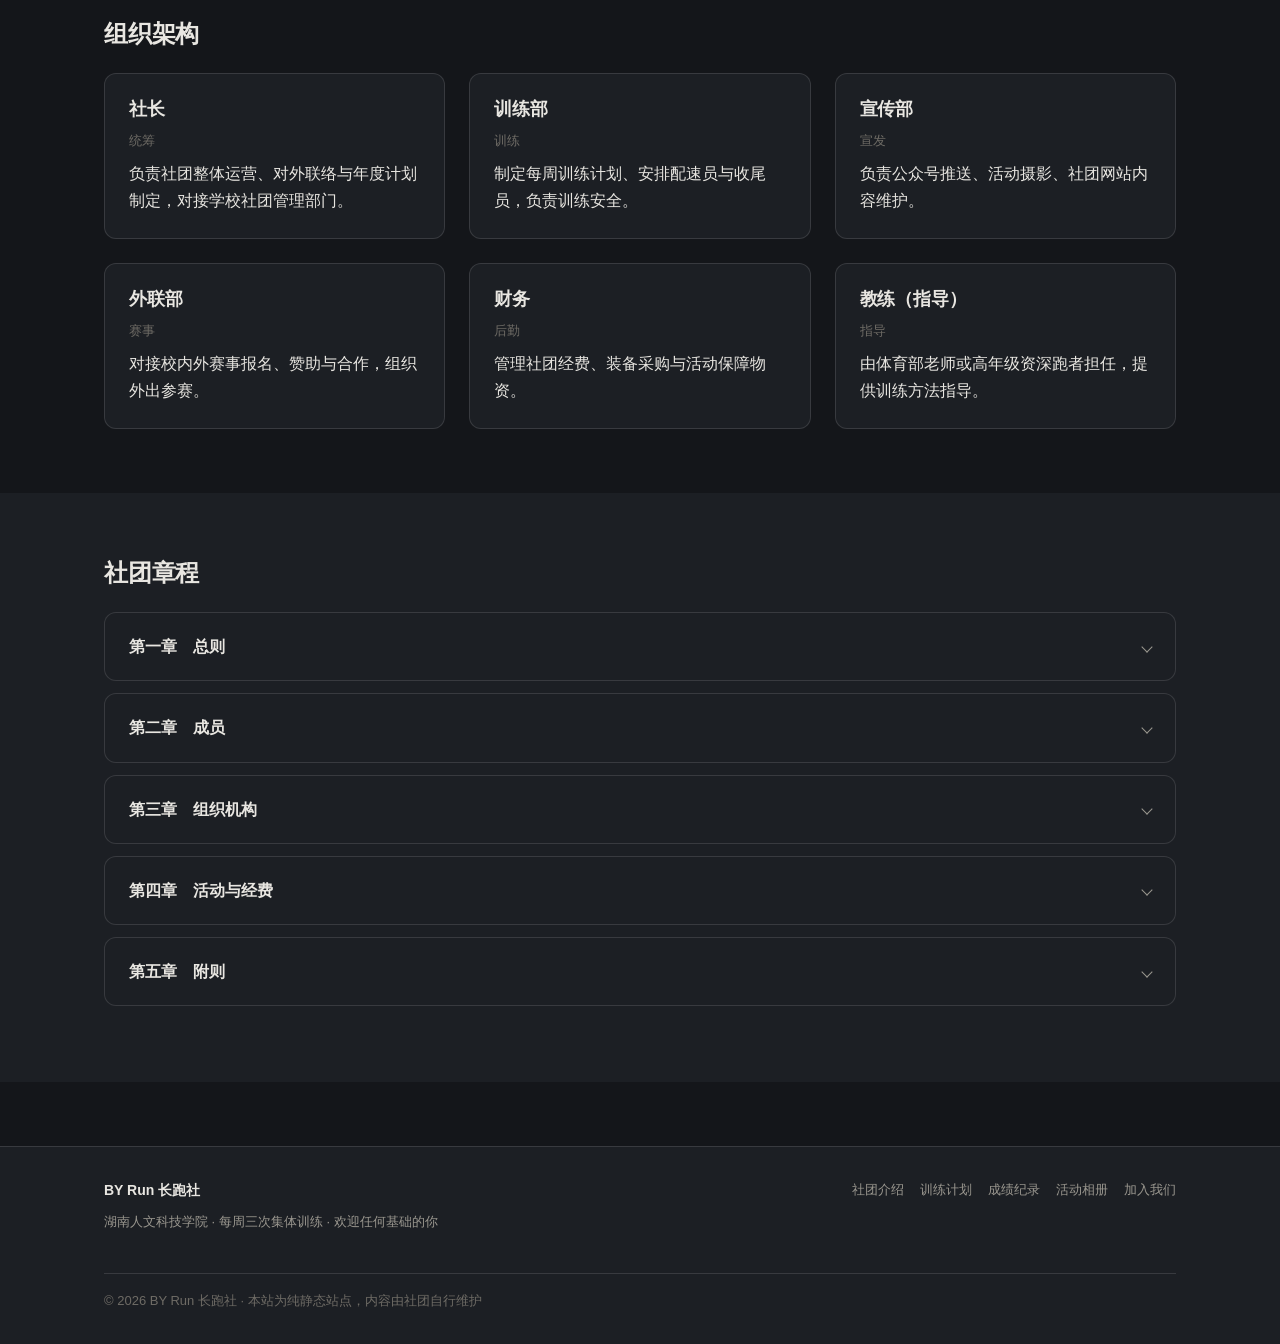
==== commit cabd6752: "Update about.html" ====
--- a/about.html
+++ b/about.html
@@ -52,7 +52,7 @@
     <div class="wrap">
       <p class="kicker">社团介绍</p>
       <h1>把跑步变成一件长期的事</h1>
-      <p class="lead">BY Run 长跑社成立于 2015 年，是某某大学面向全校学生的跑步社团。我们不设选拔、不设门槛，只提供稳定的训练节奏和一群愿意互相等待的人。</p>
+      <p class="lead">BY Run 长跑社成立于 2024 年，是湖南人文科技学院面向全校学生的跑步社团。我们不设选拔、不设门槛，只提供稳定的训练节奏和一群愿意互相等待的人。</p>
     </div>
   </div>
 
@@ -61,14 +61,14 @@
       <div class="grid grid--2 reveal">
         <div>
           <h2>我们是谁</h2>
-          <p>社团以中长跑与路跑训练为主，日常活动包括每周三次的集体训练、节假日长距离拉练、以及组织成员参加校内外各项路跑与马拉松赛事。</p>
-          <p>成员既有刚入门的零基础跑者，也有全马跑进 3 小时的校队选手。所有训练按配速分组，就近能力匹配，快的人不会等得着急，慢的人也不会被落下。</p>
+          <p>社团以中长跑与路跑训练为主，日常活动包括每周两次的集体训练、节假日长距离拉练、以及组织成员参加校内外各项路跑与马拉松赛事。</p>
+          <p>成员既有刚入门的零基础跑者，也有全马跑进 3 小时的高水平选手。所有训练按配速分提升组和欢乐组，可以自己选择，快的人不会等得着急，慢的人也不会被落下。</p>
           <h3>我们在做什么</h3>
           <ul>
-            <li><strong>常规训练：</strong>每周二、三、五晚间操场训练，周六长距离。</li>
+            <li><strong>常规训练：</strong>每周六、日操场训练，一次长距离，一次力量训练。</li>
             <li><strong>赛事组织：</strong>统一报名、统一交通、统一补给，降低参赛门槛。</li>
             <li><strong>知识分享：</strong>不定期举办跑姿、营养、伤病预防主题分享会。</li>
-            <li><strong>日常约跑：</strong>非训练日自由约跑，群里接龙即可。</li>
+            <li><strong>日常约跑：</strong>非训练日自由约跑，群里自由组队。</li>
           </ul>
         </div>
         <div>
@@ -108,7 +108,7 @@
         </li>
         <li>
           <p class="tl-date">2026</p>
-          <p class="tl-title">成员规模达 128 人</p>
+          <p class="tl-title">成员规模达 40 余人</p>
           <p class="tl-desc">全年累计跑量超过 42000 公里，校运会接力项目获得团体名次。</p>
         </li>
       </ol>
@@ -207,7 +207,7 @@
   <div class="wrap footer-inner">
     <div>
       <p class="footer-brand">BY Run 长跑社</p>
-      <p class="footer-note">某某大学 · 每周三次集体训练 · 欢迎任何基础的你</p>
+      <p class="footer-note">湖南人文科技学院 · 每周三次集体训练 · 欢迎任何基础的你</p>
     </div>
     <nav class="footer-nav" aria-label="页脚导航">
       <a href="about.html">社团介绍</a>
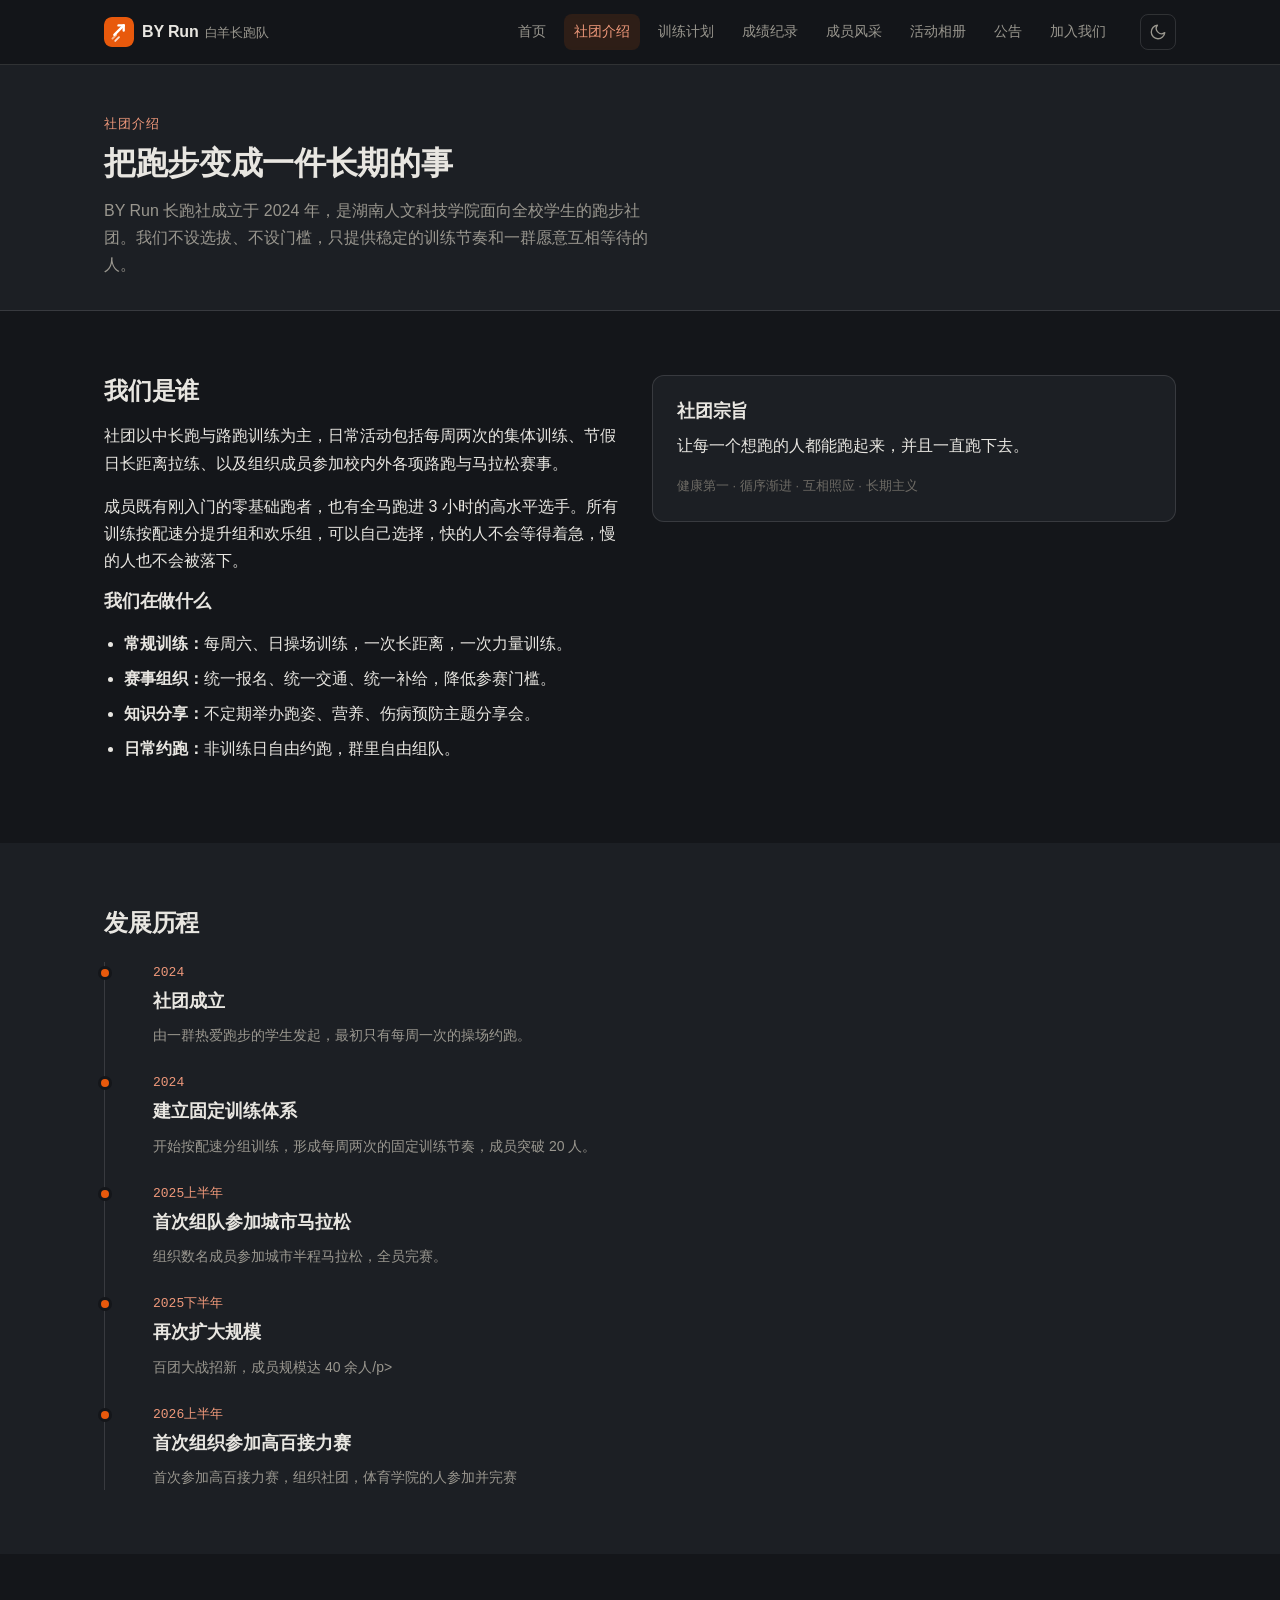
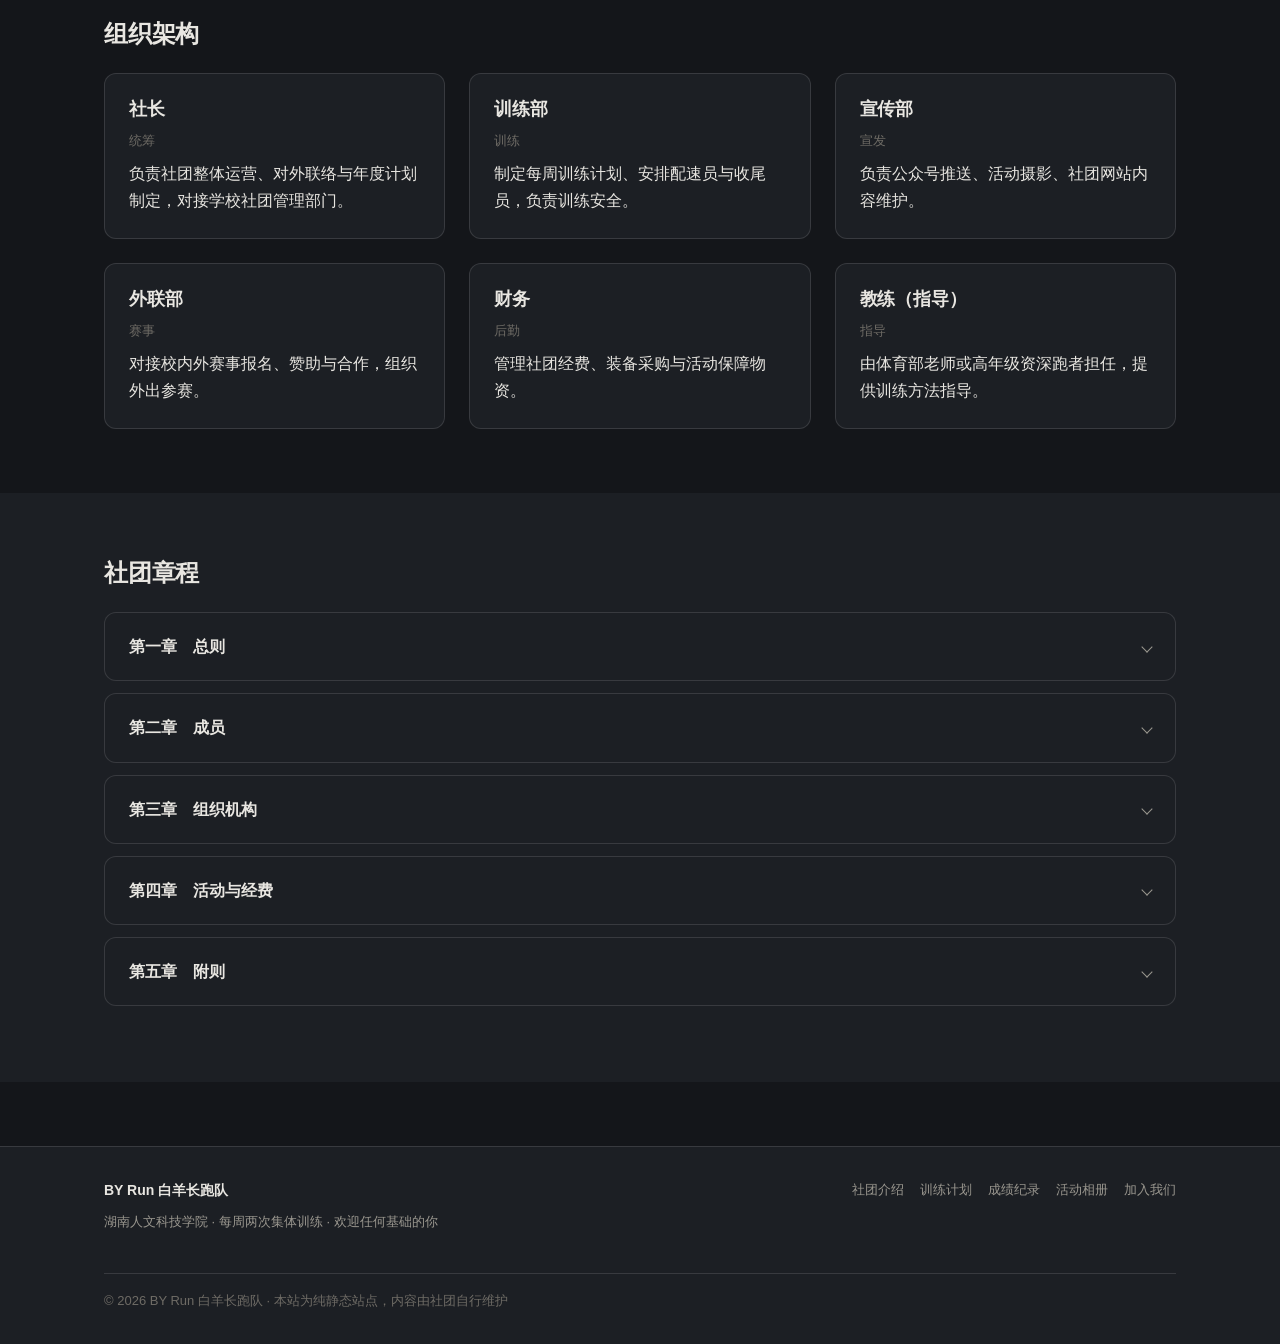
==== commit 56d519d3: "Update about.html" ====
--- a/about.html
+++ b/about.html
@@ -3,7 +3,7 @@
 <head>
 <meta charset="utf-8">
 <meta name="viewport" content="width=device-width, initial-scale=1">
-<title>社团介绍 · BY Run 长跑社</title>
+<title>社团介绍 · BY Run 白羊长跑队</title>
 <meta name="description" content="BY Run 长跑社简介、发展历程、组织架构与社团章程。">
 <meta name="theme-color" content="#14161A">
 <script>(function(){try{var t=localStorage.getItem('byrun-theme');if(t==='light'||t==='dark'){document.documentElement.setAttribute('data-theme',t);}}catch(e){}document.documentElement.classList.add('js');window.addEventListener('load',function(){setTimeout(function(){if(document.querySelectorAll('.reveal.is-in').length===0){var e=document.querySelectorAll('.reveal');for(var i=0;i<e.length;i++){e[i].classList.add('is-in');}}},800);});})();</script>
@@ -20,7 +20,7 @@
   <div class="wrap header-inner">
     <a class="brand" href="index.html">
       <img class="brand-mark" src="assets/img/logo.svg" alt="" width="30" height="30">
-      <span class="brand-name">BY Run<small>长跑社</small></span>
+      <span class="brand-name">BY Run<small>白羊长跑队</small></span>
     </a>
     <nav class="nav" id="site-nav" aria-label="主导航">
       <ul>
@@ -87,29 +87,29 @@
       <div class="section-head"><h2>发展历程</h2></div>
       <ol class="timeline reveal">
         <li>
-          <p class="tl-date">2015</p>
+          <p class="tl-date">2024</p>
           <p class="tl-title">社团成立</p>
-          <p class="tl-desc">由 7 名热爱跑步的学生发起，最初只有每周一次的操场约跑。</p>
-        </li>
-        <li>
-          <p class="tl-date">2018</p>
+          <p class="tl-desc">由一群热爱跑步的学生发起，最初只有每周一次的操场约跑。</p>
+        </li>
+        <li>
+          <p class="tl-date">2024</p>
           <p class="tl-title">建立固定训练体系</p>
-          <p class="tl-desc">开始按配速分组训练，形成每周三次的固定训练节奏，成员突破 50 人。</p>
-        </li>
-        <li>
-          <p class="tl-date">2021</p>
+          <p class="tl-desc">开始按配速分组训练，形成每周两次的固定训练节奏，成员突破 20 人。</p>
+        </li>
+        <li>
+          <p class="tl-date">2025上半年</p>
           <p class="tl-title">首次组队参加城市马拉松</p>
-          <p class="tl-desc">组织 30 余名成员参加城市半程马拉松，全员完赛。</p>
-        </li>
-        <li>
-          <p class="tl-date">2023</p>
-          <p class="tl-title">设立社团纪录榜</p>
-          <p class="tl-desc">建立 5000 米至全程马拉松的成绩登记与纪录认定制度。</p>
-        </li>
-        <li>
-          <p class="tl-date">2026</p>
-          <p class="tl-title">成员规模达 40 余人</p>
-          <p class="tl-desc">全年累计跑量超过 42000 公里，校运会接力项目获得团体名次。</p>
+          <p class="tl-desc">组织数名成员参加城市半程马拉松，全员完赛。</p>
+        </li>
+        <li>
+          <p class="tl-date">2025下半年</p>
+          <p class="tl-title">再次扩大规模</p>
+          <p class="tl-desc">百团大战招新，成员规模达 40 余人/p>
+        </li>
+        <li>
+          <p class="tl-date">2026上半年</p>
+          <p class="tl-title">首次组织参加高百接力赛</p>
+          <p class="tl-desc">首次参加高百接力赛，组织社团，体育学院的人参加并完赛</p>
         </li>
       </ol>
     </div>
@@ -160,7 +160,7 @@
         <details class="acc">
           <summary>第一章　总则</summary>
           <div class="acc-body">
-            <p>第一条　本社团名称为「BY Run 长跑社」，隶属某某大学学生社团管理单位。</p>
+            <p>第一条　本社团名称为「BY Run 白羊长跑队」，隶属湖南人文科技学院。</p>
             <p>第二条　本社团以推广长跑运动、提升学生身体素质、培养长期运动习惯为宗旨。</p>
             <p>第三条　本社团一切活动遵守学校规章制度及国家法律法规。</p>
           </div>
@@ -177,7 +177,7 @@
         <details class="acc">
           <summary>第三章　组织机构</summary>
           <div class="acc-body">
-            <p>第八条　社团设社长一名、副社长一名，下设训练部、宣传部、外联部与财务，各部门设负责人一名。</p>
+            <p>第八条　社团设社长一名、副社长一名，下设组织部、活动部、秘书部与财务部，各部门设部长一名。</p>
             <p>第九条　负责人由成员大会选举产生，任期一年，可连任。</p>
             <p>第十条　重大事项须经成员大会讨论通过，出席人数超过在册成员半数方为有效。</p>
           </div>
@@ -206,8 +206,8 @@
 <footer class="site-footer">
   <div class="wrap footer-inner">
     <div>
-      <p class="footer-brand">BY Run 长跑社</p>
-      <p class="footer-note">湖南人文科技学院 · 每周三次集体训练 · 欢迎任何基础的你</p>
+      <p class="footer-brand">BY Run 白羊长跑队</p>
+      <p class="footer-note">湖南人文科技学院 · 每周两次集体训练 · 欢迎任何基础的你</p>
     </div>
     <nav class="footer-nav" aria-label="页脚导航">
       <a href="about.html">社团介绍</a>
@@ -216,7 +216,7 @@
       <a href="gallery.html">活动相册</a>
       <a href="join.html">加入我们</a>
     </nav>
-    <p class="footer-copy">© <span id="year">2026</span> BY Run 长跑社 · 本站为纯静态站点，内容由社团自行维护</p>
+    <p class="footer-copy">© <span id="year">2026</span> BY Run 白羊长跑队 · 本站为纯静态站点，内容由社团自行维护</p>
   </div>
 </footer>
 
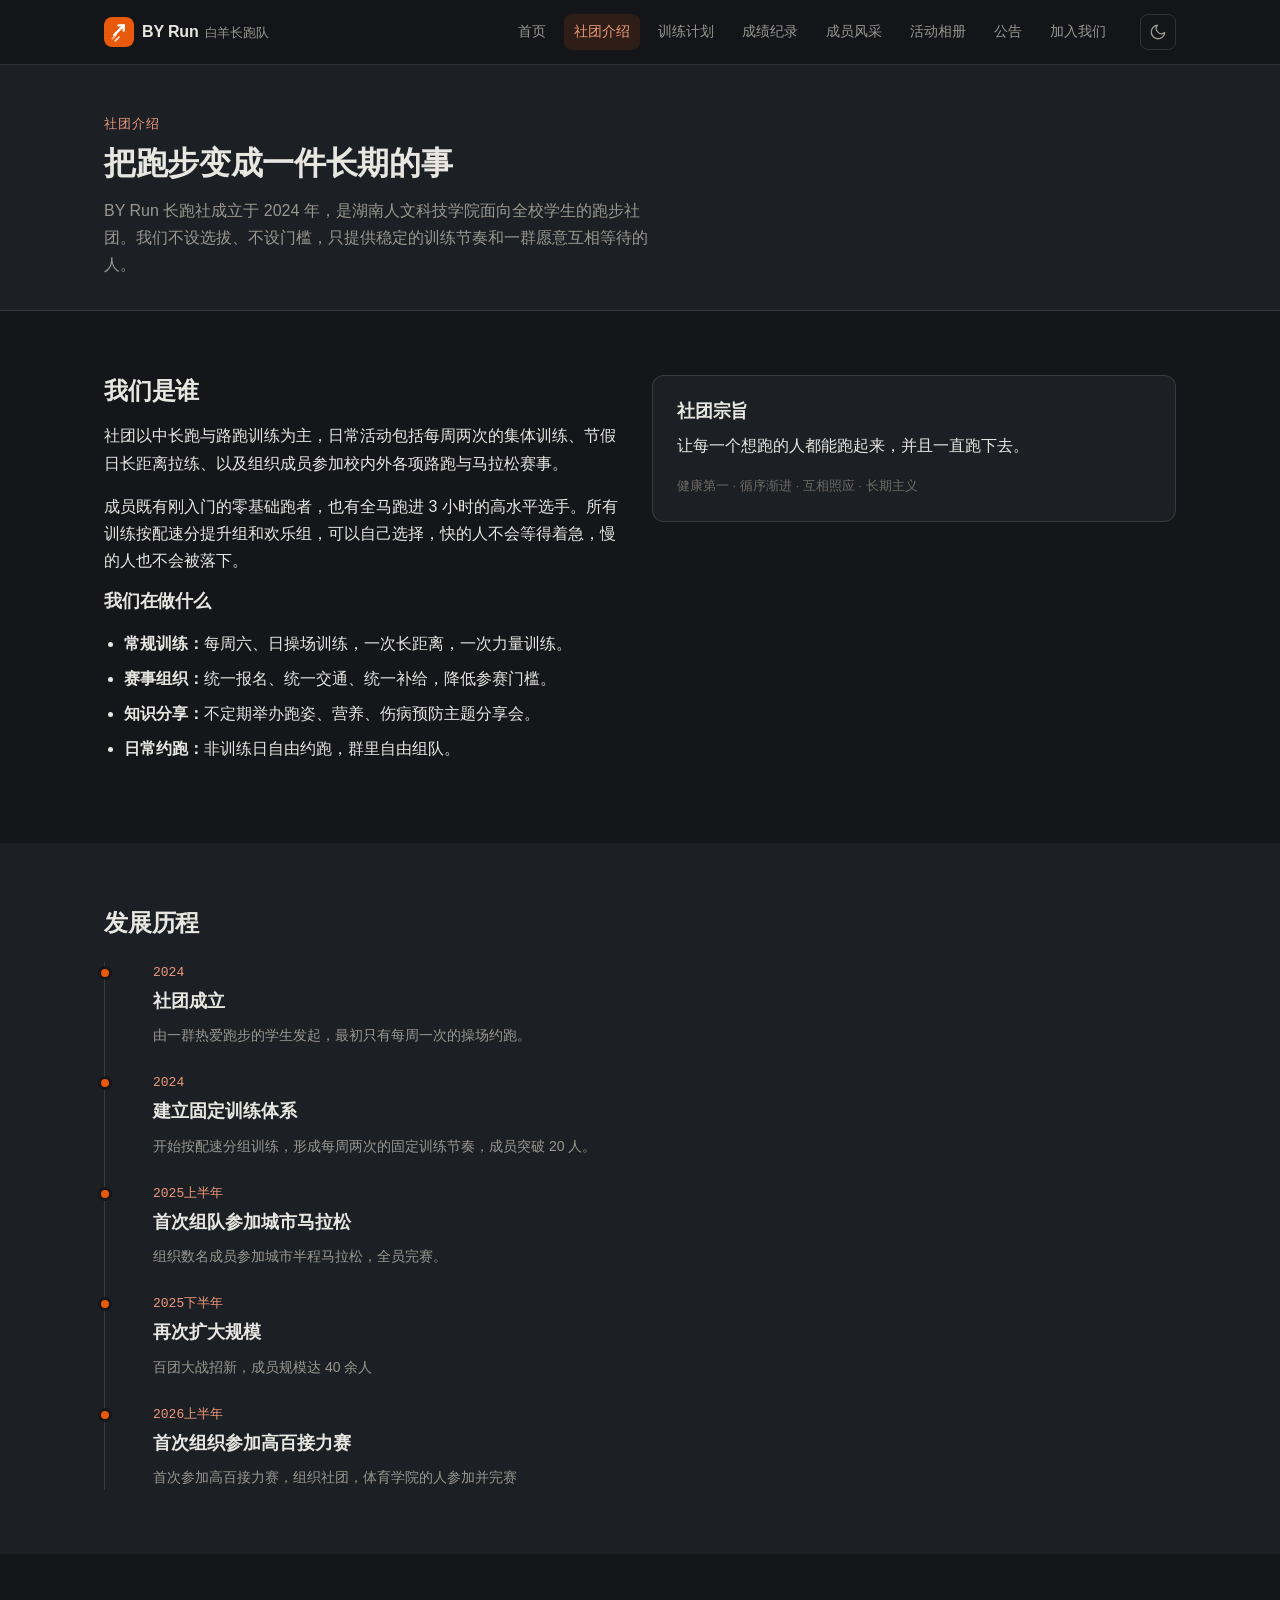
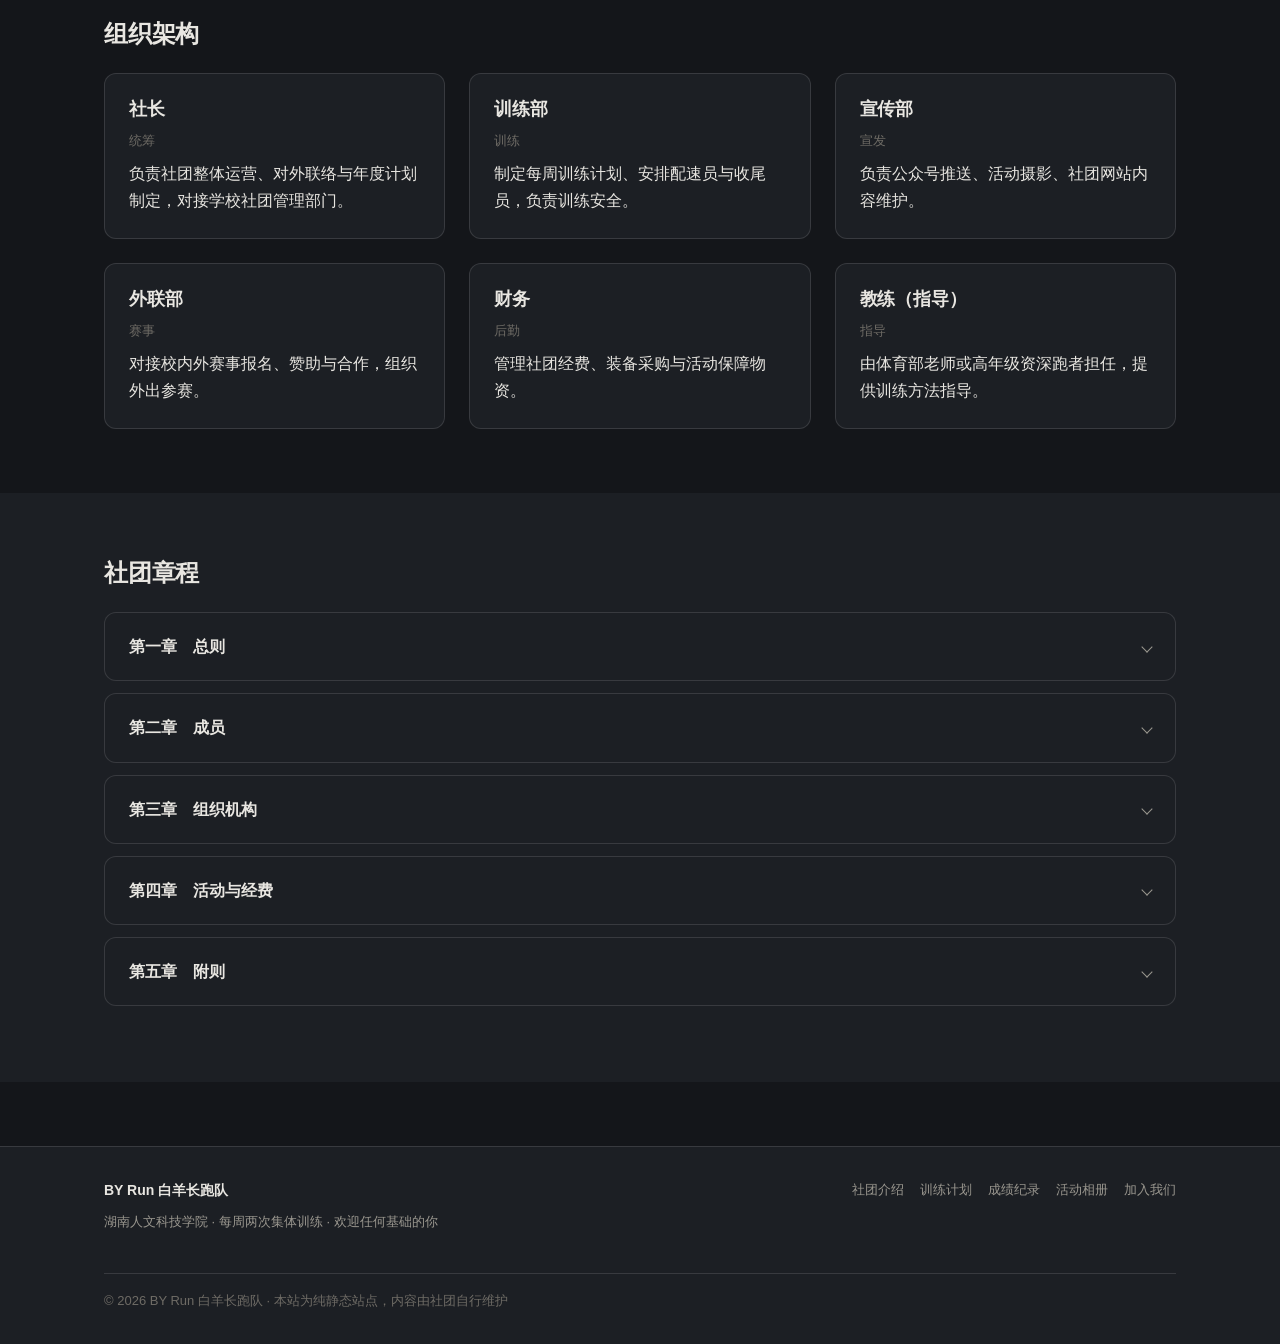
==== commit 533bd1ab: "Update about.html" ====
--- a/about.html
+++ b/about.html
@@ -104,7 +104,7 @@
         <li>
           <p class="tl-date">2025下半年</p>
           <p class="tl-title">再次扩大规模</p>
-          <p class="tl-desc">百团大战招新，成员规模达 40 余人/p>
+          <p class="tl-desc">百团大战招新，成员规模达 40 余人</p>
         </li>
         <li>
           <p class="tl-date">2026上半年</p>
